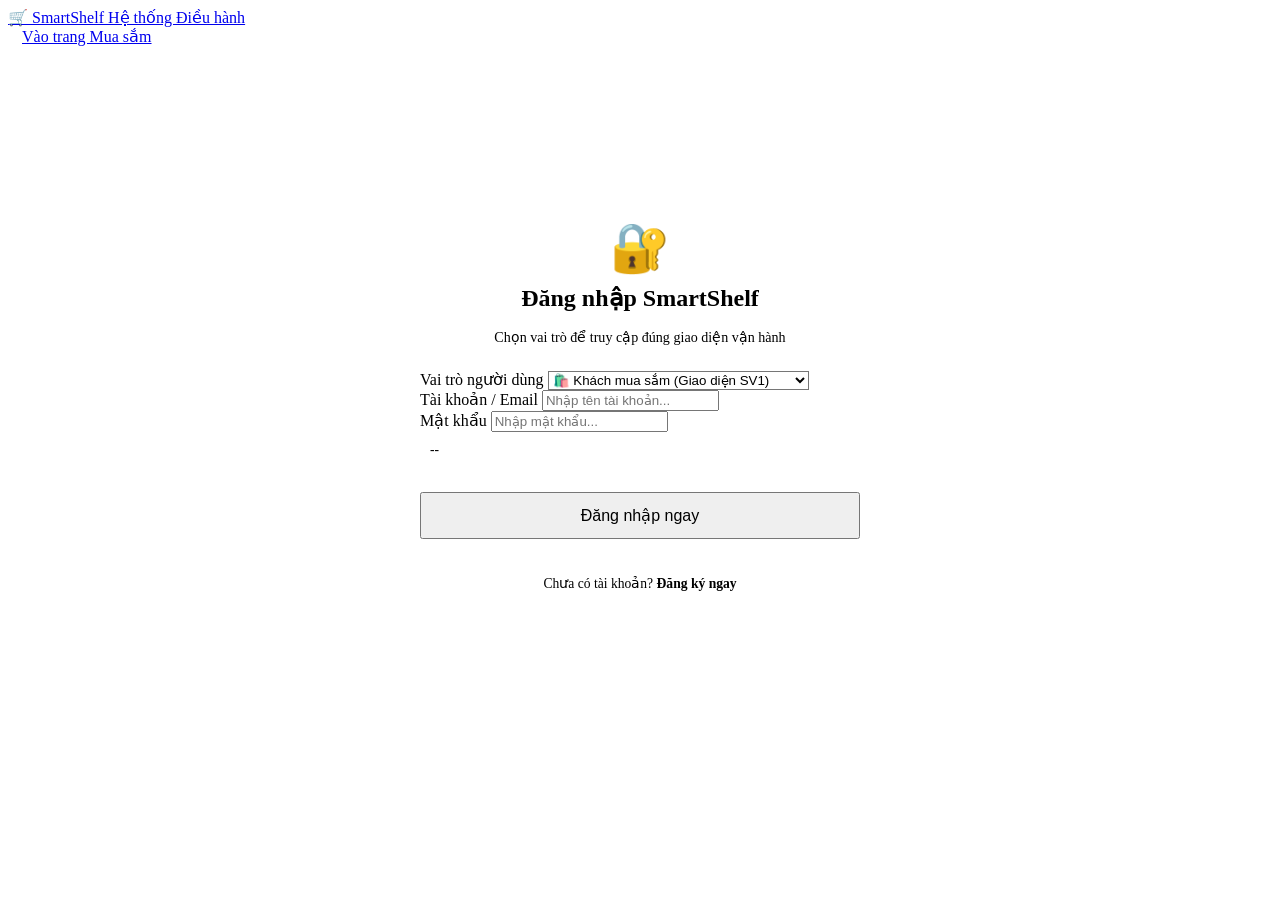
==== login.html @ 53aa227d "Create login.html" ====
<!DOCTYPE html>
<html lang="vi">
<head>
  <meta charset="UTF-8">
  <meta name="viewport" content="width=device-width, initial-scale=1.0">
  <title>SmartShelf - Đăng nhập hệ thống</title>
  
  <link rel="preconnect" href="https://fonts.googleapis.com">
  <link rel="preconnect" href="https://fonts.gstatic.com" crossorigin>
  <link href="https://fonts.googleapis.com/css2?family=Inter:wght@400;500;600;700;800&display=swap" rel="stylesheet">

  <link rel="stylesheet" href="../css/style.css">
</head>
<body>

  <header class="navbar">
    <div class="container navbar-inner">
      <a href="shopper-search.html" class="brand-logo">
        🛒 SmartShelf <span class="brand-badge">Hệ thống Điều hành</span>
      </a>
      <nav>
        <a href="shopper-search.html" class="btn btn-outline" style="padding: 6px 14px;">Vào trang Mua sắm</a>
      </nav>
    </div>
  </header>

  <main class="container" style="display: flex; justify-content: center; align-items: center; min-height: 80vh;">
    
    <div class="search-hero" style="width: 100%; max-width: 440px; margin: 0; padding: 32px; box-shadow: var(--shadow-modal);">
      
      <div style="text-align: center; margin-bottom: 24px;">
        <span style="font-size: 3rem;">🔐</span>
        <h1 style="font-size: 1.5rem; font-weight: 800; color: var(--dark); margin-top: 8px;">Đăng nhập SmartShelf</h1>
        <p style="color: var(--slate-500); font-size: 0.88rem;">Chọn vai trò để truy cập đúng giao diện vận hành</p>
      </div>

      <form id="loginForm">
        
        <div class="form-group">
          <label for="roleSelect">Vai trò người dùng</label>
          <select id="roleSelect" class="form-select" style="background: #fff;">
            <option value="shopper">🛍️ Khách mua sắm (Giao diện SV1)</option>
            <option value="associate">👷 Nhân viên cửa hàng (Giao diện SV2)</option>
            <option value="manager">📊 Quản lý / Admin (Giao diện SV3)</option>
          </select>
        </div>

        <div class="form-group">
          <label for="usernameInput">Tài khoản / Email</label>
          <input type="text" id="usernameInput" class="form-input" placeholder="Nhập tên tài khoản..." required />
        </div>

        <div class="form-group">
          <label for="passwordInput">Mật khẩu</label>
          <input type="password" id="passwordInput" class="form-input" placeholder="Nhập mật khẩu..." required />
        </div>

        <div id="loginErrorMessage" class="hidden" style="background: var(--danger-bg); color: var(--danger-text); padding: 10px; border-radius: var(--radius-sm); font-size: 0.85rem; margin-bottom: 16px; border-left: 4px solid var(--danger-text);">
          --
        </div>

        <button type="submit" class="btn btn-primary" style="width: 100%; padding: 12px; font-size: 1rem; margin-top: 8px;">
          Đăng nhập ngay
        </button>

      </form>

      <div style="text-align: center; margin-top: 20px; font-size: 0.85rem; color: var(--slate-500); border-top: 1px solid var(--slate-200); padding-top: 16px;">
        Chưa có tài khoản? <a href="#" onclick="alert('Tính năng Đăng ký mở rộng!')" style="color: var(--primary); font-weight: 600; text-decoration: none;">Đăng ký ngay</a>
      </div>

    </div>

  </main>

  <script src="../js/login.js"></script>
</body>
</html>
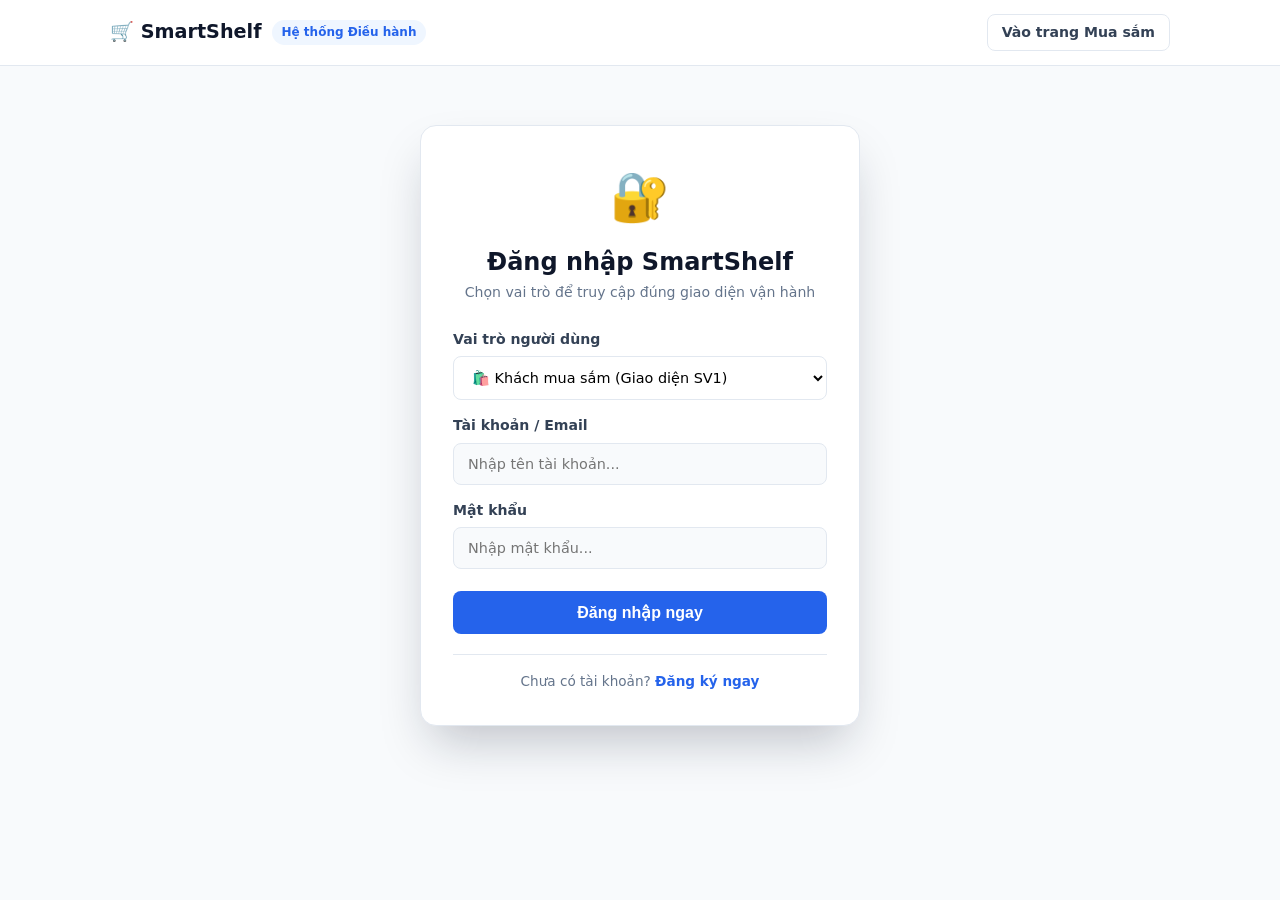
==== commit e9fadbe7: "fix" ====
--- a/login.html
+++ b/login.html
@@ -9,7 +9,7 @@
   <link rel="preconnect" href="https://fonts.gstatic.com" crossorigin>
   <link href="https://fonts.googleapis.com/css2?family=Inter:wght@400;500;600;700;800&display=swap" rel="stylesheet">
 
-  <link rel="stylesheet" href="../css/style.css">
+  <link rel="stylesheet" href="style.css">
 </head>
 <body>
 
@@ -73,6 +73,8 @@
 
   </main>
 
-  <script src="../js/login.js"></script>
+  
+  <script src="js/login.js"></script>
+</body>
 </body>
 </html>
--- a/style.css
+++ b/style.css
@@ -0,0 +1,323 @@
+:root {
+  --primary: #2563eb;
+  --primary-dark: #1d4ed8;
+  --primary-light: #eff6ff;
+  --ai-gradient: linear-gradient(135deg, #4f46e5 0%, #7c3aed 100%);
+  
+  --success-bg: #dcfce7;
+  --success-text: #15803d;
+  --danger-bg: #ffe4e6;
+  --danger-text: #be123c;
+  
+  --dark: #0f172a;
+  --slate-700: #334155;
+  --slate-500: #64748b;
+  --slate-200: #e2e8f0;
+  --bg-app: #f8fafc;
+  --card-bg: #ffffff;
+
+  --radius-sm: 8px;
+  --radius-md: 12px;
+  --radius-lg: 16px;
+  --shadow-card: 0 4px 20px -2px rgba(15, 23, 42, 0.06);
+  --shadow-hover: 0 12px 28px -4px rgba(37, 99, 235, 0.12);
+  --shadow-modal: 0 25px 50px -12px rgba(15, 23, 42, 0.25);
+
+  --font-sans: 'Inter', system-ui, -apple-system, sans-serif;
+  --transition: all 0.25s cubic-bezier(0.4, 0, 0.2, 1);
+}
+
+.hidden {
+  display: none !important;
+}
+
+*, *::before, *::after { box-sizing: border-box; margin: 0; padding: 0; }
+
+body {
+  font-family: var(--font-sans);
+  background-color: var(--bg-app);
+  color: var(--dark);
+  line-height: 1.6;
+  padding-bottom: 40px;
+}
+
+.container {
+  width: 100%;
+  max-width: 1100px;
+  margin: 0 auto;
+  padding: 0 20px;
+}
+
+.navbar {
+  background: rgba(255, 255, 255, 0.9);
+  backdrop-filter: blur(10px);
+  border-bottom: 1px solid var(--slate-200);
+  position: sticky;
+  top: 0;
+  z-index: 100;
+  padding: 14px 0;
+}
+.navbar-inner {
+  display: flex;
+  justify-content: space-between;
+  align-items: center;
+}
+.brand-logo {
+  display: flex;
+  align-items: center;
+  gap: 10px;
+  font-weight: 800;
+  font-size: 1.2rem;
+  color: var(--dark);
+  text-decoration: none;
+}
+.brand-badge {
+  background: var(--primary-light);
+  color: var(--primary);
+  font-size: 0.75rem;
+  padding: 3px 10px;
+  border-radius: 20px;
+  font-weight: 700;
+}
+
+.search-hero {
+  background: #ffffff;
+  border-radius: var(--radius-lg);
+  padding: 28px;
+  margin: 24px 0;
+  border: 1px solid var(--slate-200);
+  box-shadow: var(--shadow-card);
+}
+.hero-title {
+  font-size: 1.4rem;
+  font-weight: 800;
+  color: var(--dark);
+  margin-bottom: 4px;
+}
+.hero-subtitle {
+  color: var(--slate-500);
+  font-size: 0.9rem;
+  margin-bottom: 20px;
+}
+
+.search-controls {
+  display: grid;
+  grid-template-columns: 1fr;
+  gap: 12px;
+}
+@media (min-width: 768px) {
+  .search-controls {
+    grid-template-columns: 2fr 1fr 1fr;
+  }
+}
+
+.search-input-group {
+  display: flex;
+  gap: 8px;
+}
+
+.form-input, .form-select {
+  width: 100%;
+  padding: 12px 14px;
+  border: 1px solid var(--slate-200);
+  border-radius: var(--radius-sm);
+  font-size: 0.9rem;
+  background: var(--bg-app);
+  outline: none;
+  transition: var(--transition);
+  font-family: inherit;
+}
+.form-input:focus, .form-select:focus {
+  border-color: var(--primary);
+  background: #fff;
+  box-shadow: 0 0 0 3px var(--primary-light);
+}
+
+.product-grid {
+  display: grid;
+  grid-template-columns: 1fr;
+  gap: 20px;
+  margin-top: 16px;
+}
+@media (min-width: 640px) { .product-grid { grid-template-columns: repeat(2, 1fr); } }
+@media (min-width: 1024px) { .product-grid { grid-template-columns: repeat(3, 1fr); } }
+
+.product-card {
+  background: var(--card-bg);
+  border: 1px solid var(--slate-200);
+  border-radius: var(--radius-md);
+  padding: 20px;
+  box-shadow: var(--shadow-card);
+  transition: var(--transition);
+  display: flex;
+  flex-direction: column;
+  justify-content: space-between;
+}
+.product-card:hover {
+  transform: translateY(-4px);
+  box-shadow: var(--shadow-hover);
+  border-color: #bfdbfe;
+}
+
+.product-thumb {
+  width: 100%;
+  height: 100px;
+  background: var(--bg-app);
+  border-radius: var(--radius-sm);
+  display: flex;
+  align-items: center;
+  justify-content: center;
+  font-size: 2.5rem;
+  margin-bottom: 12px;
+}
+
+.badge-stock {
+  padding: 4px 10px;
+  border-radius: 20px;
+  font-size: 0.75rem;
+  font-weight: 700;
+}
+.stock-in { background: var(--success-bg); color: var(--success-text); }
+.stock-out { background: var(--danger-bg); color: var(--danger-text); }
+
+.location-tag {
+  background: var(--slate-200);
+  padding: 3px 8px;
+  border-radius: 6px;
+  font-size: 0.75rem;
+  font-weight: 600;
+  color: var(--slate-700);
+}
+
+.product-title {
+  font-size: 1.05rem;
+  font-weight: 700;
+  color: var(--dark);
+  margin: 8px 0 2px 0;
+}
+.product-meta {
+  font-size: 0.85rem;
+  color: var(--slate-500);
+}
+.product-price {
+  font-size: 1.15rem;
+  font-weight: 800;
+  color: var(--primary);
+}
+
+.btn {
+  display: inline-flex;
+  align-items: center;
+  justify-content: center;
+  gap: 6px;
+  padding: 9px 16px;
+  border-radius: var(--radius-sm);
+  font-weight: 600;
+  font-size: 0.88rem;
+  cursor: pointer;
+  border: none;
+  transition: var(--transition);
+  text-decoration: none;
+  white-space: nowrap;
+}
+.btn-primary { background: var(--primary); color: #fff; }
+.btn-primary:hover { background: var(--primary-dark); }
+
+.btn-ai {
+  background: var(--ai-gradient);
+  color: #fff;
+  box-shadow: 0 4px 12px rgba(99, 102, 241, 0.25);
+}
+.btn-ai:hover { opacity: 0.95; transform: scale(1.02); }
+
+.btn-outline {
+  background: transparent;
+  border: 1px solid var(--slate-200);
+  color: var(--slate-700);
+}
+.btn-outline:hover { background: var(--slate-200); }
+
+.modal-overlay {
+  position: fixed;
+  inset: 0;
+  background: rgba(15, 23, 42, 0.6);
+  backdrop-filter: blur(4px);
+  display: flex;
+  align-items: center;
+  justify-content: center;
+  z-index: 1000;
+}
+
+.modal-box {
+  background: #fff;
+  width: 90%;
+  max-width: 460px;
+  border-radius: var(--radius-lg);
+  overflow: hidden;
+  box-shadow: var(--shadow-modal);
+  animation: modalFade 0.25s ease-out;
+}
+@keyframes modalFade {
+  from { transform: translateY(15px); opacity: 0; }
+  to { transform: translateY(0); opacity: 1; }
+}
+
+.modal-ai-header {
+  background: var(--ai-gradient);
+  color: #fff;
+  padding: 16px 20px;
+  display: flex;
+  align-items: center;
+  justify-content: space-between;
+}
+
+.modal-header-simple {
+  background: var(--primary);
+  color: #fff;
+  padding: 16px 20px;
+  display: flex;
+  align-items: center;
+  justify-content: space-between;
+}
+
+.modal-body { padding: 20px; }
+
+.ai-reason-card {
+  background: #f5f3ff;
+  border-left: 4px solid #6366f1;
+  padding: 12px;
+  border-radius: 0 var(--radius-sm) var(--radius-sm) 0;
+  margin: 14px 0;
+  font-size: 0.88rem;
+  color: #4338ca;
+}
+
+.form-group {
+  margin-bottom: 14px;
+}
+.form-group label {
+  display: block;
+  font-size: 0.88rem;
+  font-weight: 600;
+  margin-bottom: 6px;
+  color: var(--slate-700);
+}
+
+.map-placeholder {
+  background: #e2e8f0;
+  border: 2px dashed #cbd5e1;
+  border-radius: var(--radius-sm);
+  padding: 16px;
+  text-align: center;
+  margin-top: 10px;
+}
+
+.shimmer {
+  background: linear-gradient(90deg, #f1f5f9 25%, #e2e8f0 50%, #f1f5f9 75%);
+  background-size: 200% 100%;
+  animation: shimmer 1.5s infinite;
+  border-radius: 4px;
+  height: 16px;
+  margin-bottom: 10px;
+}
+@keyframes shimmer { 0% { background-position: 200% 0; } 100% { background-position: -200% 0; } }
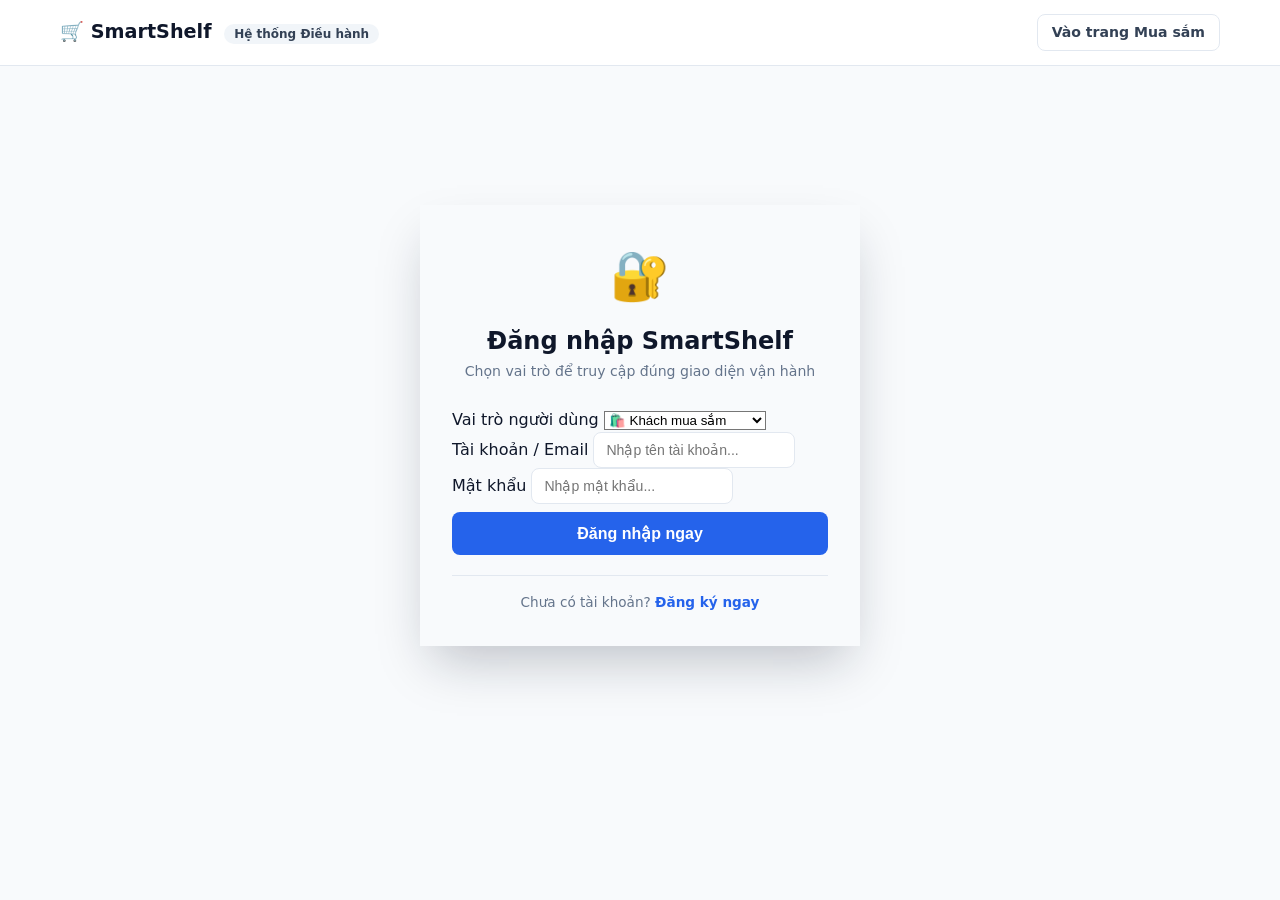
==== commit 3ee59dc3: "fix" ====
--- a/login.html
+++ b/login.html
@@ -39,9 +39,9 @@
         <div class="form-group">
           <label for="roleSelect">Vai trò người dùng</label>
           <select id="roleSelect" class="form-select" style="background: #fff;">
-            <option value="shopper">🛍️ Khách mua sắm (Giao diện SV1)</option>
-            <option value="associate">👷 Nhân viên cửa hàng (Giao diện SV2)</option>
-            <option value="manager">📊 Quản lý / Admin (Giao diện SV3)</option>
+            <option value="shopper">🛍️ Khách mua sắm </option>
+            <option value="associate">👷 Nhân viên cửa hàng </option>
+            <option value="manager">📊 Quản lý / Admin </option>
           </select>
         </div>
 
--- a/style.css
+++ b/style.css
@@ -1,323 +1,84 @@
-:root {
-  --primary: #2563eb;
-  --primary-dark: #1d4ed8;
-  --primary-light: #eff6ff;
-  --ai-gradient: linear-gradient(135deg, #4f46e5 0%, #7c3aed 100%);
-  
-  --success-bg: #dcfce7;
-  --success-text: #15803d;
-  --danger-bg: #ffe4e6;
-  --danger-text: #be123c;
-  
-  --dark: #0f172a;
-  --slate-700: #334155;
-  --slate-500: #64748b;
-  --slate-200: #e2e8f0;
-  --bg-app: #f8fafc;
-  --card-bg: #ffffff;
-
-  --radius-sm: 8px;
-  --radius-md: 12px;
-  --radius-lg: 16px;
-  --shadow-card: 0 4px 20px -2px rgba(15, 23, 42, 0.06);
-  --shadow-hover: 0 12px 28px -4px rgba(37, 99, 235, 0.12);
-  --shadow-modal: 0 25px 50px -12px rgba(15, 23, 42, 0.25);
-
-  --font-sans: 'Inter', system-ui, -apple-system, sans-serif;
-  --transition: all 0.25s cubic-bezier(0.4, 0, 0.2, 1);
-}
-
-.hidden {
-  display: none !important;
-}
-
-*, *::before, *::after { box-sizing: border-box; margin: 0; padding: 0; }
-
-body {
-  font-family: var(--font-sans);
-  background-color: var(--bg-app);
-  color: var(--dark);
-  line-height: 1.6;
-  padding-bottom: 40px;
-}
-
-.container {
-  width: 100%;
-  max-width: 1100px;
-  margin: 0 auto;
-  padding: 0 20px;
-}
-
-.navbar {
-  background: rgba(255, 255, 255, 0.9);
-  backdrop-filter: blur(10px);
-  border-bottom: 1px solid var(--slate-200);
-  position: sticky;
-  top: 0;
-  z-index: 100;
-  padding: 14px 0;
-}
-.navbar-inner {
-  display: flex;
-  justify-content: space-between;
-  align-items: center;
-}
-.brand-logo {
-  display: flex;
-  align-items: center;
-  gap: 10px;
-  font-weight: 800;
-  font-size: 1.2rem;
-  color: var(--dark);
-  text-decoration: none;
-}
-.brand-badge {
-  background: var(--primary-light);
-  color: var(--primary);
-  font-size: 0.75rem;
-  padding: 3px 10px;
-  border-radius: 20px;
-  font-weight: 700;
-}
-
-.search-hero {
-  background: #ffffff;
-  border-radius: var(--radius-lg);
-  padding: 28px;
-  margin: 24px 0;
-  border: 1px solid var(--slate-200);
-  box-shadow: var(--shadow-card);
-}
-.hero-title {
-  font-size: 1.4rem;
-  font-weight: 800;
-  color: var(--dark);
-  margin-bottom: 4px;
-}
-.hero-subtitle {
-  color: var(--slate-500);
-  font-size: 0.9rem;
-  margin-bottom: 20px;
-}
-
-.search-controls {
-  display: grid;
-  grid-template-columns: 1fr;
-  gap: 12px;
-}
-@media (min-width: 768px) {
-  .search-controls {
-    grid-template-columns: 2fr 1fr 1fr;
-  }
-}
-
-.search-input-group {
-  display: flex;
-  gap: 8px;
-}
-
-.form-input, .form-select {
-  width: 100%;
-  padding: 12px 14px;
-  border: 1px solid var(--slate-200);
-  border-radius: var(--radius-sm);
-  font-size: 0.9rem;
-  background: var(--bg-app);
-  outline: none;
-  transition: var(--transition);
-  font-family: inherit;
-}
-.form-input:focus, .form-select:focus {
-  border-color: var(--primary);
-  background: #fff;
-  box-shadow: 0 0 0 3px var(--primary-light);
-}
-
-.product-grid {
-  display: grid;
-  grid-template-columns: 1fr;
-  gap: 20px;
-  margin-top: 16px;
-}
-@media (min-width: 640px) { .product-grid { grid-template-columns: repeat(2, 1fr); } }
-@media (min-width: 1024px) { .product-grid { grid-template-columns: repeat(3, 1fr); } }
-
-.product-card {
-  background: var(--card-bg);
-  border: 1px solid var(--slate-200);
-  border-radius: var(--radius-md);
-  padding: 20px;
-  box-shadow: var(--shadow-card);
-  transition: var(--transition);
-  display: flex;
-  flex-direction: column;
-  justify-content: space-between;
-}
-.product-card:hover {
-  transform: translateY(-4px);
-  box-shadow: var(--shadow-hover);
-  border-color: #bfdbfe;
-}
-
-.product-thumb {
-  width: 100%;
-  height: 100px;
-  background: var(--bg-app);
-  border-radius: var(--radius-sm);
-  display: flex;
-  align-items: center;
-  justify-content: center;
-  font-size: 2.5rem;
-  margin-bottom: 12px;
-}
-
-.badge-stock {
-  padding: 4px 10px;
-  border-radius: 20px;
-  font-size: 0.75rem;
-  font-weight: 700;
-}
-.stock-in { background: var(--success-bg); color: var(--success-text); }
-.stock-out { background: var(--danger-bg); color: var(--danger-text); }
-
-.location-tag {
-  background: var(--slate-200);
-  padding: 3px 8px;
-  border-radius: 6px;
-  font-size: 0.75rem;
-  font-weight: 600;
-  color: var(--slate-700);
-}
-
-.product-title {
-  font-size: 1.05rem;
-  font-weight: 700;
-  color: var(--dark);
-  margin: 8px 0 2px 0;
-}
-.product-meta {
-  font-size: 0.85rem;
-  color: var(--slate-500);
-}
-.product-price {
-  font-size: 1.15rem;
-  font-weight: 800;
-  color: var(--primary);
-}
-
-.btn {
-  display: inline-flex;
-  align-items: center;
-  justify-content: center;
-  gap: 6px;
-  padding: 9px 16px;
-  border-radius: var(--radius-sm);
-  font-weight: 600;
-  font-size: 0.88rem;
-  cursor: pointer;
-  border: none;
-  transition: var(--transition);
-  text-decoration: none;
-  white-space: nowrap;
-}
-.btn-primary { background: var(--primary); color: #fff; }
-.btn-primary:hover { background: var(--primary-dark); }
-
-.btn-ai {
-  background: var(--ai-gradient);
-  color: #fff;
-  box-shadow: 0 4px 12px rgba(99, 102, 241, 0.25);
-}
-.btn-ai:hover { opacity: 0.95; transform: scale(1.02); }
-
-.btn-outline {
-  background: transparent;
-  border: 1px solid var(--slate-200);
-  color: var(--slate-700);
-}
-.btn-outline:hover { background: var(--slate-200); }
-
-.modal-overlay {
-  position: fixed;
-  inset: 0;
-  background: rgba(15, 23, 42, 0.6);
-  backdrop-filter: blur(4px);
-  display: flex;
-  align-items: center;
-  justify-content: center;
-  z-index: 1000;
-}
-
-.modal-box {
-  background: #fff;
-  width: 90%;
-  max-width: 460px;
-  border-radius: var(--radius-lg);
-  overflow: hidden;
-  box-shadow: var(--shadow-modal);
-  animation: modalFade 0.25s ease-out;
-}
-@keyframes modalFade {
-  from { transform: translateY(15px); opacity: 0; }
-  to { transform: translateY(0); opacity: 1; }
-}
-
-.modal-ai-header {
-  background: var(--ai-gradient);
-  color: #fff;
-  padding: 16px 20px;
-  display: flex;
-  align-items: center;
-  justify-content: space-between;
-}
-
-.modal-header-simple {
-  background: var(--primary);
-  color: #fff;
-  padding: 16px 20px;
-  display: flex;
-  align-items: center;
-  justify-content: space-between;
-}
-
-.modal-body { padding: 20px; }
-
-.ai-reason-card {
-  background: #f5f3ff;
-  border-left: 4px solid #6366f1;
-  padding: 12px;
-  border-radius: 0 var(--radius-sm) var(--radius-sm) 0;
-  margin: 14px 0;
-  font-size: 0.88rem;
-  color: #4338ca;
-}
-
-.form-group {
-  margin-bottom: 14px;
-}
-.form-group label {
-  display: block;
-  font-size: 0.88rem;
-  font-weight: 600;
-  margin-bottom: 6px;
-  color: var(--slate-700);
-}
-
-.map-placeholder {
-  background: #e2e8f0;
-  border: 2px dashed #cbd5e1;
-  border-radius: var(--radius-sm);
-  padding: 16px;
-  text-align: center;
-  margin-top: 10px;
-}
-
-.shimmer {
-  background: linear-gradient(90deg, #f1f5f9 25%, #e2e8f0 50%, #f1f5f9 75%);
-  background-size: 200% 100%;
-  animation: shimmer 1.5s infinite;
-  border-radius: 4px;
-  height: 16px;
-  margin-bottom: 10px;
-}
-@keyframes shimmer { 0% { background-position: 200% 0; } 100% { background-position: -200% 0; } }
+:root {
+  --primary: #2563eb;
+  --primary-dark: #1d4ed8;
+  --primary-light: #eff6ff;
+  --ai-gradient: linear-gradient(135deg, #4f46e5 0%, #7c3aed 100%);
+  --success: #10b981;
+  --success-bg: #dcfce7;
+  --success-text: #15803d;
+  --warning: #f59e0b;
+  --warning-bg: #fef3c7;
+  --warning-text: #b45309;
+  --danger: #ef4444;
+  --danger-bg: #ffe4e6;
+  --danger-text: #be123c;
+  --dark: #0f172a;
+  --slate-700: #334155;
+  --slate-500: #64748b;
+  --slate-200: #e2e8f0;
+  --bg-app: #f8fafc;
+  --card-bg: #ffffff;
+  --radius-sm: 8px;
+  --radius-md: 12px;
+  --radius-lg: 16px;
+  --shadow-card: 0 4px 20px -2px rgba(15, 23, 42, 0.06);
+  --shadow-modal: 0 25px 50px -12px rgba(15, 23, 42, 0.25);
+  --font-sans: 'Inter', system-ui, -apple-system, sans-serif;
+}
+
+*, *::before, *::after { box-sizing: border-box; margin: 0; padding: 0; }
+body { font-family: var(--font-sans); background-color: var(--bg-app); color: var(--dark); line-height: 1.6; padding-bottom: 40px; }
+.hidden { display: none !important; }
+.container { width: 100%; max-width: 1200px; margin: 0 auto; padding: 0 20px; }
+
+/* NAVBAR */
+.navbar { background: rgba(255, 255, 255, 0.9); backdrop-filter: blur(10px); border-bottom: 1px solid var(--slate-200); position: sticky; top: 0; z-index: 100; padding: 14px 0; }
+.navbar-inner { display: flex; justify-content: space-between; align-items: center; }
+.brand-logo { font-weight: 800; font-size: 1.2rem; color: var(--dark); text-decoration: none; }
+.brand-badge { background: #f1f5f9; color: var(--slate-700); font-size: 0.75rem; padding: 3px 10px; border-radius: 20px; font-weight: 700; margin-left: 6px; }
+
+.nav-menu { display: flex; gap: 8px; align-items: center; }
+.nav-link { text-decoration: none; font-size: 0.88rem; font-weight: 600; color: var(--slate-500); padding: 6px 12px; border-radius: var(--radius-sm); transition: all 0.2s; }
+.nav-link:hover, .nav-link.active { color: var(--primary); background: var(--primary-light); }
+
+/* BUTTONS & CARDS */
+.btn { display: inline-flex; align-items: center; justify-content: center; gap: 6px; padding: 8px 14px; border-radius: var(--radius-sm); font-weight: 600; font-size: 0.88rem; cursor: pointer; border: none; text-decoration: none; white-space: nowrap; }
+.btn-primary { background: var(--primary); color: #fff; }
+.btn-primary:hover { background: var(--primary-dark); }
+.btn-ai { background: var(--ai-gradient); color: #fff; }
+.btn-outline { background: transparent; border: 1px solid var(--slate-200); color: var(--slate-700); }
+.btn-danger { background: var(--danger); color: #fff; }
+
+.kpi-grid { display: grid; grid-template-columns: repeat(auto-fit, minmax(240px, 1fr)); gap: 16px; margin: 24px 0; }
+.kpi-card { background: var(--card-bg); border: 1px solid var(--slate-200); border-radius: var(--radius-md); padding: 20px; box-shadow: var(--shadow-card); }
+.kpi-title { font-size: 0.8rem; font-weight: 700; color: var(--slate-500); text-transform: uppercase; }
+.kpi-value { font-size: 1.8rem; font-weight: 800; color: var(--dark); margin: 6px 0; }
+.kpi-sub { font-size: 0.82rem; font-weight: 600; }
+
+.grid-2 { display: grid; grid-template-columns: 2fr 1fr; gap: 20px; margin-bottom: 24px; }
+@media (max-width: 900px) { .grid-2 { grid-template-columns: 1fr; } }
+
+.card-panel { background: var(--card-bg); border: 1px solid var(--slate-200); border-radius: var(--radius-lg); padding: 24px; box-shadow: var(--shadow-card); }
+.card-header { display: flex; justify-content: space-between; align-items: center; margin-bottom: 16px; }
+.card-title { font-size: 1.1rem; font-weight: 800; color: var(--dark); }
+
+table { width: 100%; border-collapse: collapse; text-align: left; font-size: 0.88rem; }
+th { background: var(--bg-app); padding: 12px; color: var(--slate-500); font-weight: 700; border-bottom: 1px solid var(--slate-200); }
+td { padding: 12px; border-bottom: 1px solid var(--slate-200); }
+
+.badge { padding: 4px 10px; border-radius: 20px; font-size: 0.75rem; font-weight: 700; }
+.badge-danger { background: var(--danger-bg); color: var(--danger-text); }
+.badge-warning { background: var(--warning-bg); color: var(--warning-text); }
+
+.kanban-grid { display: grid; grid-template-columns: repeat(3, 1fr); gap: 20px; margin-top: 24px; }
+@media (max-width: 850px) { .kanban-grid { grid-template-columns: 1fr; } }
+.kanban-col { background: #f1f5f9; border-radius: var(--radius-md); padding: 16px; border: 1px solid var(--slate-200); min-height: 500px; }
+.col-header { font-weight: 800; font-size: 0.95rem; margin-bottom: 14px; display: flex; justify-content: space-between; align-items: center; }
+.task-card { background: #fff; border-radius: var(--radius-sm); padding: 14px; margin-bottom: 12px; border: 1px solid var(--slate-200); box-shadow: 0 2px 4px rgba(0,0,0,0.02); }
+.task-title { font-weight: 700; font-size: 0.9rem; margin-bottom: 4px; }
+.task-meta { font-size: 0.78rem; color: var(--slate-500); }
+
+.form-input { padding: 9px 12px; border: 1px solid var(--slate-200); border-radius: var(--radius-sm); outline: none; font-size: 0.88rem; }
+.modal-overlay { position: fixed; inset: 0; background: rgba(15, 23, 42, 0.6); backdrop-filter: blur(4px); display: flex; align-items: center; justify-content: center; z-index: 1000; }
+.modal-box { background: #fff; width: 90%; max-width: 520px; border-radius: var(--radius-lg); overflow: hidden; box-shadow: var(--shadow-modal); }
+.modal-ai-header { background: var(--ai-gradient); color: #fff; padding: 16px 20px; display: flex; align-items: center; justify-content: space-between; }
